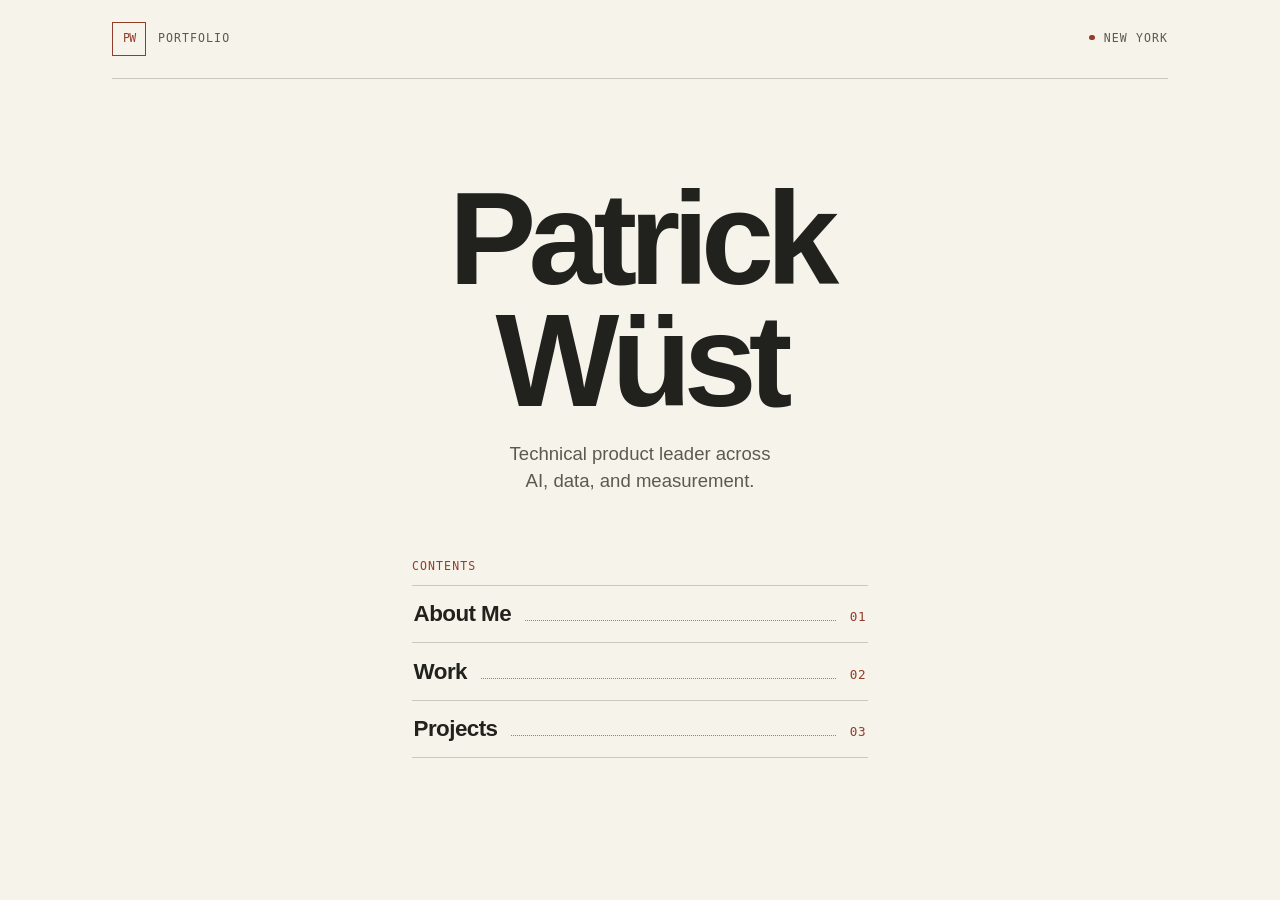
==== index.html @ 4e5ae0a1 "Publish Patrick Wüst portfolio" ====
<!doctype html>
<html lang="en">
<head>
  <meta charset="utf-8">
  <meta name="viewport" content="width=device-width, initial-scale=1">
  <meta name="description" content="Patrick Wüst, technical product leader across AI, data, and measurement.">
  <title>Patrick Wüst</title>
  <link rel="stylesheet" href="styles.css">
</head>
<body class="cover">
  <a class="skip-link" href="#main">Skip to content</a>
  <header class="site-header cover-header frame">
    <div class="wordmark" aria-label="Portfolio">
      <span class="monogram" aria-hidden="true">PW</span>
      <span class="label" aria-hidden="true">Portfolio</span>
    </div>
    <span class="label location">New York</span>
  </header>

  <main class="cover-main" id="main" tabindex="-1">
    <div class="cover-intro">
      <h1><span>Patrick</span> <span>Wüst</span></h1>
      <p>Technical product leader across AI, data, and measurement.</p>
    </div>

    <nav class="contents" aria-label="Table of contents">
      <p class="label contents-label">Contents</p>
      <ol>
        <li><a href="about.html"><span>About Me</span><span class="leader" aria-hidden="true"></span><span class="chapter-number" aria-hidden="true">01</span></a></li>
        <li><a href="work.html"><span>Work</span><span class="leader" aria-hidden="true"></span><span class="chapter-number" aria-hidden="true">02</span></a></li>
        <li><a href="projects.html"><span>Projects</span><span class="leader" aria-hidden="true"></span><span class="chapter-number" aria-hidden="true">03</span></a></li>
      </ol>
    </nav>
  </main>
</body>
</html>
---- styles.css ----
:root {
  color-scheme: light;
  --paper: #f6f3eb;
  --ink: #21211e;
  --muted: #5d594f;
  --accent: #923d2a;
  --rule: #cec8bc;
  --sans: "Helvetica Neue", Helvetica, Arial, sans-serif;
  --mono: ui-monospace, "SFMono-Regular", Consolas, monospace;
}

*, *::before, *::after {
  box-sizing: border-box;
}

body {
  margin: 0;
  background: var(--paper);
  color: var(--ink);
  font: 1rem/1.6 var(--sans);
}

h1, h2, h3, p, ol, ul {
  margin: 0;
}

a {
  color: inherit;
  text-underline-offset: 0.22em;
}

a:focus-visible {
  outline: 2px solid var(--accent);
  outline-offset: 5px;
}

.skip-link {
  position: fixed;
  z-index: 1;
  inset: 0.75rem auto auto 0.75rem;
  padding: 0.6rem 1rem;
  transform: translateY(-200%);
  background: var(--ink);
  color: var(--paper);
}

.skip-link:focus {
  transform: none;
}

.frame {
  width: min(100% - 3rem, 66rem);
  margin-inline: auto;
}

.label {
  font: 0.72rem/1.55 var(--mono);
  letter-spacing: 0.095em;
  text-transform: uppercase;
}

.site-header {
  display: flex;
  align-items: center;
  justify-content: space-between;
  gap: 1rem 2rem;
  padding-block: 1.35rem;
  border-bottom: 1px solid var(--rule);
}

.wordmark {
  display: inline-flex;
  align-items: center;
  gap: 0.72rem;
  width: fit-content;
  font-weight: 700;
  text-decoration: none;
}

.monogram {
  display: inline-grid;
  place-items: center;
  width: 2.15rem;
  height: 2.15rem;
  border: 1px solid currentColor;
  color: var(--accent);
  font: 0.72rem/1 var(--mono);
  letter-spacing: -0.06em;
}

.primary-nav {
  display: flex;
  flex-wrap: wrap;
  gap: 0.5rem clamp(1rem, 3vw, 2rem);
  font-size: 0.95rem;
}

.primary-nav a,
.chapter-footer a {
  text-decoration: none;
}

.primary-nav a[aria-current="page"] {
  color: var(--accent);
  text-decoration: underline;
}

.primary-nav a:hover,
.chapter-footer a:hover,
a.wordmark:hover {
  color: var(--accent);
}

.cover {
  display: grid;
  grid-template-rows: auto 1fr;
  min-height: 100vh;
  min-height: 100svh;
}

.cover-header {
  color: var(--muted);
}

.location::before {
  display: inline-block;
  width: 0.35rem;
  height: 0.35rem;
  margin-inline-end: 0.55rem;
  border-radius: 50%;
  background: var(--accent);
  vertical-align: 0.12em;
  content: "";
}

.cover-main {
  align-self: center;
  width: min(100% - 3rem, 28.5rem);
  margin-inline: auto;
  padding-block: clamp(3rem, 8vh, 6rem) clamp(3.75rem, 12vh, 8rem);
}

.cover-intro {
  text-align: center;
}

.cover-intro h1 {
  font-size: clamp(4.4rem, 13vw, 8.2rem);
  font-weight: 700;
  line-height: 0.84;
  letter-spacing: -0.06em;
}

.cover-intro h1 span {
  display: block;
}

.cover-intro h1 span + span {
  margin-top: 0.09em;
}

.cover-intro p {
  max-width: 23rem;
  margin: 1.55rem auto 0;
  color: var(--muted);
  font-size: clamp(1rem, 2.6vw, 1.16rem);
  line-height: 1.45;
  text-wrap: balance;
}

.contents {
  margin-top: clamp(2.75rem, 7vh, 4.75rem);
}

.contents-label {
  margin-bottom: 0.55rem;
  color: var(--accent);
}

.contents ol {
  padding: 0;
  border-top: 1px solid var(--rule);
  list-style: none;
}

.contents li {
  border-bottom: 1px solid var(--rule);
}

.contents a {
  display: flex;
  align-items: baseline;
  gap: 0.85rem;
  padding: 0.65rem 0.1rem;
  font-size: clamp(1.15rem, 3vw, 1.4rem);
  font-weight: 600;
  letter-spacing: -0.025em;
  text-decoration: none;
}

.contents a:hover,
.contents a:focus-visible {
  color: var(--accent);
}

.leader {
  flex: 1;
  min-width: 1rem;
  border-bottom: 1px dotted var(--muted);
  opacity: 0.7;
}

.chapter-number {
  color: var(--accent);
  font: 0.79rem/1 var(--mono);
  letter-spacing: 0.06em;
}

.chapter {
  padding-block: clamp(3rem, 8vw, 6.75rem) clamp(3rem, 7vw, 6rem);
}

.chapter-heading {
  margin-bottom: clamp(2.25rem, 6vw, 4.5rem);
}

.chapter-kicker {
  margin-bottom: 0.85rem;
  color: var(--accent);
}

.chapter h1 {
  font-size: clamp(3.8rem, 10.5vw, 8.25rem);
  line-height: 0.92;
  letter-spacing: -0.06em;
}

.chapter-intro {
  max-width: 34rem;
  margin-top: 1.35rem;
  color: var(--muted);
  font-size: clamp(1.12rem, 2.4vw, 1.38rem);
  line-height: 1.45;
  text-wrap: pretty;
}

.editorial-row {
  display: grid;
  grid-template-columns: minmax(8rem, 1fr) minmax(0, 3fr);
  gap: 0.75rem clamp(1.2rem, 4vw, 3rem);
}

.side-label {
  padding-top: 0.4rem;
  color: var(--accent);
}

.prose,
.entry-body {
  max-width: 43rem;
}

.prose p + p {
  margin-top: 1rem;
}

.prose .lead {
  max-width: 27ch;
  margin-bottom: 1.6rem;
  font-size: clamp(1.65rem, 3.5vw, 2.6rem);
  font-weight: 600;
  line-height: 1.12;
  letter-spacing: -0.045em;
  text-wrap: pretty;
}

.prose .profile-link {
  margin-top: 1.75rem;
}

.text-link {
  color: var(--accent);
  font-weight: 600;
}

.text-link:hover {
  text-decoration-thickness: 2px;
}

.entry {
  padding-block: clamp(1.45rem, 4vw, 2.65rem);
  border-top: 1px solid var(--rule);
}

.entry-body h2 {
  font-size: clamp(1.85rem, 4vw, 3rem);
  line-height: 1.03;
  letter-spacing: -0.04em;
  text-wrap: pretty;
}

.role {
  margin-top: 0.5rem;
  font-weight: 600;
  line-height: 1.4;
}

.entry-body ul {
  margin-block: 0.95rem 1rem;
  padding-inline-start: 1.25rem;
}

.entry-body li + li {
  margin-top: 0.35rem;
}

.credentials {
  padding-block: 1.25rem;
}

.credentials p + p {
  margin-top: 0.75rem;
}

.project-index {
  display: flex;
  flex-wrap: wrap;
  gap: 0.6rem 1.5rem;
  margin-bottom: 1.4rem;
  color: var(--accent);
  font-weight: 600;
}

.project {
  scroll-margin-top: 1.4rem;
}

.project:target {
  border-top-color: var(--accent);
}

.project-number {
  margin-inline-end: 0.75rem;
}

.project-deck {
  margin-top: 0.6rem;
  color: var(--muted);
  font-size: 1.12rem;
  line-height: 1.4;
}

.project h3 {
  margin-top: 1.25rem;
  font-size: 1rem;
}

.project h3 + p {
  margin-top: 0.25rem;
}

.chapter-footer {
  display: flex;
  flex-wrap: wrap;
  justify-content: space-between;
  gap: 0.75rem 1rem;
  padding-block: 1.4rem 2.1rem;
  border-top: 1px solid var(--rule);
  font-size: 0.95rem;
  font-weight: 600;
}

@media (max-width: 39rem) {
  .frame,
  .cover-main {
    width: calc(100% - 2rem);
  }

  .site-header {
    flex-wrap: wrap;
    padding-block: 1rem;
  }

  .primary-nav {
    width: 100%;
  }

  .editorial-row {
    grid-template-columns: minmax(0, 1fr);
  }

  .side-label {
    padding-top: 0;
  }
}
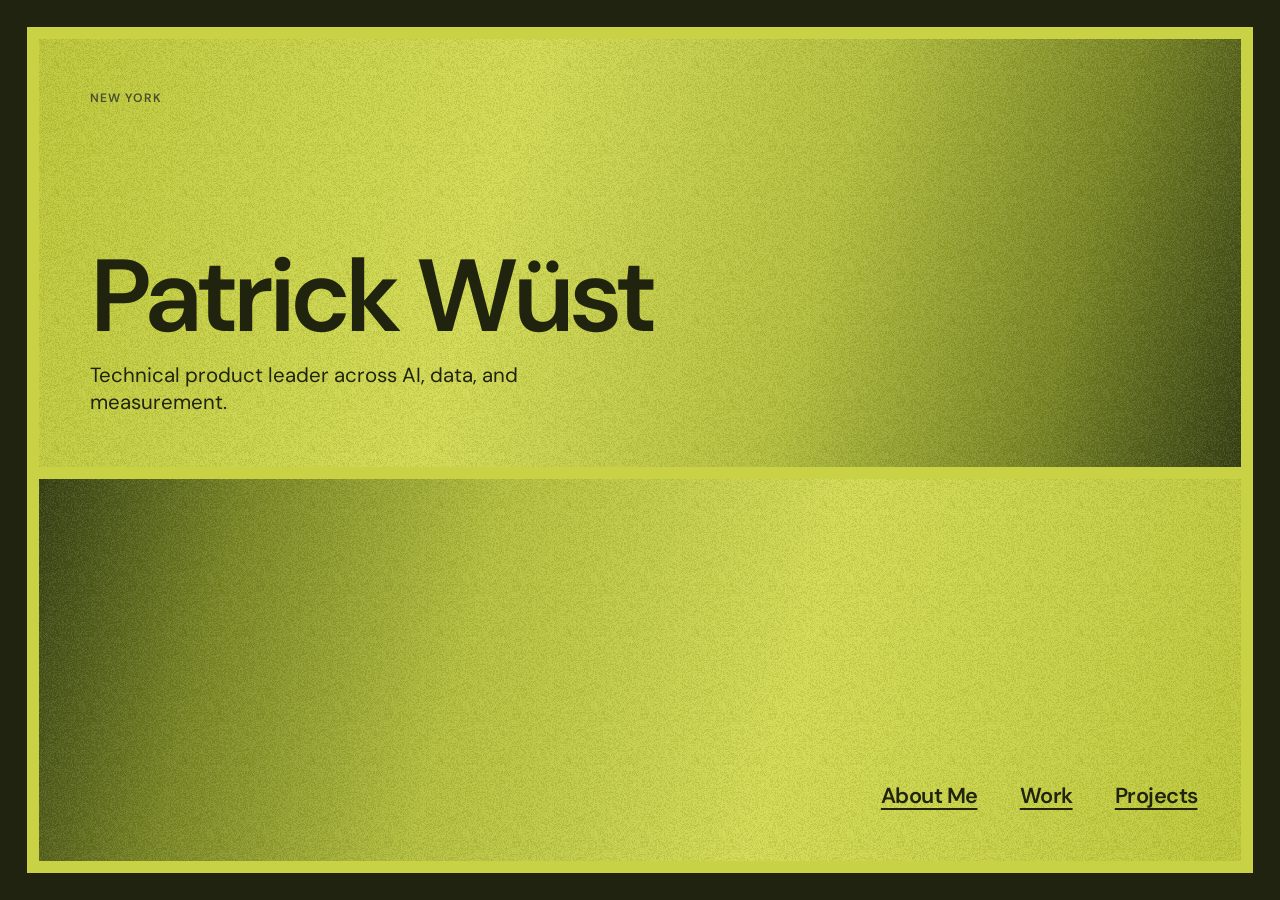
==== commit 29f46663: "Publish the chartreuse portfolio redesign" ====
--- a/index.html
+++ b/index.html
@@ -9,27 +9,19 @@
 </head>
 <body class="cover">
   <a class="skip-link" href="#main">Skip to content</a>
-  <header class="site-header cover-header frame">
-    <div class="wordmark" aria-label="Portfolio">
-      <span class="monogram" aria-hidden="true">PW</span>
-      <span class="label" aria-hidden="true">Portfolio</span>
-    </div>
-    <span class="label location">New York</span>
-  </header>
+  <main class="cover-main site-shell" id="main" tabindex="-1">
+    <header class="cover-intro field">
+      <p class="location">New York</p>
+      <div>
+        <h1>Patrick Wüst</h1>
+        <p class="cover-role">Technical product leader across AI, data, and measurement.</p>
+      </div>
+    </header>
 
-  <main class="cover-main" id="main" tabindex="-1">
-    <div class="cover-intro">
-      <h1><span>Patrick</span> <span>Wüst</span></h1>
-      <p>Technical product leader across AI, data, and measurement.</p>
-    </div>
-
-    <nav class="contents" aria-label="Table of contents">
-      <p class="label contents-label">Contents</p>
-      <ol>
-        <li><a href="about.html"><span>About Me</span><span class="leader" aria-hidden="true"></span><span class="chapter-number" aria-hidden="true">01</span></a></li>
-        <li><a href="work.html"><span>Work</span><span class="leader" aria-hidden="true"></span><span class="chapter-number" aria-hidden="true">02</span></a></li>
-        <li><a href="projects.html"><span>Projects</span><span class="leader" aria-hidden="true"></span><span class="chapter-number" aria-hidden="true">03</span></a></li>
-      </ol>
+    <nav class="cover-nav field field-reverse" aria-label="Primary">
+      <a href="about.html">About Me</a>
+      <a href="work.html">Work</a>
+      <a href="projects.html">Projects</a>
     </nav>
   </main>
 </body>
--- a/styles.css
+++ b/styles.css
@@ -1,12 +1,22 @@
+@font-face {
+  font-family: "DM Sans";
+  src: url("fonts/dm-sans.woff2") format("woff2");
+  font-style: normal;
+  font-weight: 400 700;
+  font-display: swap;
+}
+
 :root {
   color-scheme: light;
-  --paper: #f6f3eb;
-  --ink: #21211e;
-  --muted: #5d594f;
-  --accent: #923d2a;
-  --rule: #cec8bc;
-  --sans: "Helvetica Neue", Helvetica, Arial, sans-serif;
-  --mono: ui-monospace, "SFMono-Regular", Consolas, monospace;
+  --canvas: #20230f;
+  --chartreuse: #c9d244;
+  --paper: #eeefd4;
+  --ink: #20240e;
+  --muted: #49502b;
+  --rule: #acb179;
+  --sans: "DM Sans", "Helvetica Neue", Helvetica, Arial, sans-serif;
+  --gutter: clamp(0.65rem, 2.1vw, 2rem);
+  --panel-gap: clamp(0.45rem, 0.95vw, 0.85rem);
 }
 
 *, *::before, *::after {
@@ -15,12 +25,12 @@
 
 body {
   margin: 0;
-  background: var(--paper);
+  background: var(--canvas);
   color: var(--ink);
-  font: 1rem/1.6 var(--sans);
-}
-
-h1, h2, h3, p, ol, ul {
+  font: 1rem/1.55 var(--sans);
+}
+
+h1, h2, h3, p, ul {
   margin: 0;
 }
 
@@ -29,16 +39,20 @@
   text-underline-offset: 0.22em;
 }
 
+a:hover {
+  text-decoration-thickness: 2px;
+}
+
 a:focus-visible {
-  outline: 2px solid var(--accent);
-  outline-offset: 5px;
+  outline: 2px solid currentColor;
+  outline-offset: 4px;
 }
 
 .skip-link {
   position: fixed;
-  z-index: 1;
+  z-index: 2;
   inset: 0.75rem auto auto 0.75rem;
-  padding: 0.6rem 1rem;
+  padding: 0.65rem 1rem;
   transform: translateY(-200%);
   background: var(--ink);
   color: var(--paper);
@@ -48,299 +62,256 @@
   transform: none;
 }
 
-.frame {
-  width: min(100% - 3rem, 66rem);
+.site-shell {
+  width: min(calc(100% - 2 * var(--gutter)), 96rem);
   margin-inline: auto;
 }
 
+.field {
+  --field-angle: 105deg;
+  --field-edge: #354014;
+  background-color: var(--chartreuse);
+  background-image:
+    url("grain.png"),
+    linear-gradient(var(--field-angle), #bdc839 0%, #d3db54 38%, #b4c03e 64%, #798625 84%, var(--field-edge) 100%);
+}
+
+.field-reverse {
+  --field-angle: 285deg;
+}
+
+.cover-main {
+  display: grid;
+  grid-template-rows: minmax(19rem, 1.12fr) minmax(12rem, 1fr);
+  gap: var(--panel-gap);
+  min-height: calc(100vh - 2 * var(--gutter));
+  min-height: calc(100svh - 2 * var(--gutter));
+  margin-block: var(--gutter);
+  padding: var(--panel-gap);
+  background: var(--chartreuse);
+}
+
+.cover-intro {
+  display: flex;
+  flex-direction: column;
+  justify-content: space-between;
+  align-items: flex-start;
+  gap: 2rem;
+  padding: clamp(1.2rem, 4vw, 4.5rem);
+}
+
+.location,
 .label {
-  font: 0.72rem/1.55 var(--mono);
-  letter-spacing: 0.095em;
+  color: var(--muted);
+  font-size: 0.76rem;
+  font-weight: 600;
+  letter-spacing: 0.08em;
+  line-height: 1.4;
   text-transform: uppercase;
 }
 
+.cover-intro h1 {
+  font-size: clamp(2.9rem, 8vw, 7.8rem);
+  font-weight: 600;
+  letter-spacing: -0.055em;
+  line-height: 0.9;
+}
+
+.cover-role {
+  max-width: 34ch;
+  margin-top: clamp(0.75rem, 1.55vw, 1.35rem);
+  font-size: clamp(1rem, 1.6vw, 1.4rem);
+  line-height: 1.3;
+}
+
+.cover-nav {
+  display: flex;
+  flex-wrap: wrap;
+  align-content: flex-end;
+  justify-content: flex-end;
+  gap: 0.5rem clamp(1rem, 3.3vw, 4rem);
+  padding: clamp(1.2rem, 3.4vw, 4rem);
+}
+
+.cover-nav a {
+  display: inline-flex;
+  min-height: 2.75rem;
+  align-items: center;
+  font-size: clamp(1.06rem, 1.7vw, 1.6rem);
+  font-weight: 600;
+  letter-spacing: -0.025em;
+}
+
+.interior {
+  padding-block: var(--gutter);
+}
+
 .site-header {
   display: flex;
+  flex-wrap: wrap;
   align-items: center;
   justify-content: space-between;
-  gap: 1rem 2rem;
-  padding-block: 1.35rem;
-  border-bottom: 1px solid var(--rule);
-}
-
-.wordmark {
+  gap: 0.2rem 1.5rem;
+  padding: 0.35rem clamp(1rem, 2.4vw, 2.5rem);
+  background: var(--chartreuse);
+}
+
+.wordmark,
+.primary-nav a {
   display: inline-flex;
   align-items: center;
-  gap: 0.72rem;
-  width: fit-content;
+  min-height: 2.75rem;
+  text-decoration: none;
+}
+
+.wordmark {
   font-weight: 700;
-  text-decoration: none;
-}
-
-.monogram {
-  display: inline-grid;
-  place-items: center;
-  width: 2.15rem;
-  height: 2.15rem;
-  border: 1px solid currentColor;
-  color: var(--accent);
-  font: 0.72rem/1 var(--mono);
-  letter-spacing: -0.06em;
 }
 
 .primary-nav {
   display: flex;
   flex-wrap: wrap;
-  gap: 0.5rem clamp(1rem, 3vw, 2rem);
-  font-size: 0.95rem;
-}
-
-.primary-nav a,
-.chapter-footer a {
-  text-decoration: none;
-}
-
-.primary-nav a[aria-current="page"] {
-  color: var(--accent);
+  gap: 0 1.25rem;
+}
+
+.primary-nav a[aria-current="page"],
+.primary-nav a:hover,
+.wordmark:hover {
   text-decoration: underline;
 }
 
-.primary-nav a:hover,
-.chapter-footer a:hover,
-a.wordmark:hover {
-  color: var(--accent);
-}
-
-.cover {
+.page-layout {
   display: grid;
-  grid-template-rows: auto 1fr;
-  min-height: 100vh;
-  min-height: 100svh;
-}
-
-.cover-header {
-  color: var(--muted);
-}
-
-.location::before {
-  display: inline-block;
-  width: 0.35rem;
-  height: 0.35rem;
-  margin-inline-end: 0.55rem;
-  border-radius: 50%;
-  background: var(--accent);
-  vertical-align: 0.12em;
-  content: "";
-}
-
-.cover-main {
-  align-self: center;
-  width: min(100% - 3rem, 28.5rem);
-  margin-inline: auto;
-  padding-block: clamp(3rem, 8vh, 6rem) clamp(3.75rem, 12vh, 8rem);
-}
-
-.cover-intro {
-  text-align: center;
-}
-
-.cover-intro h1 {
-  font-size: clamp(4.4rem, 13vw, 8.2rem);
-  font-weight: 700;
-  line-height: 0.84;
-  letter-spacing: -0.06em;
-}
-
-.cover-intro h1 span {
+  grid-template-columns: minmax(14rem, 1fr) minmax(0, 2.1fr);
+  align-items: start;
+  gap: var(--panel-gap);
+  padding: var(--panel-gap);
+  background: var(--chartreuse);
+}
+
+.page-panel {
+  --field-angle: 158deg;
+  padding: clamp(1rem, 3vw, 3.5rem);
+  min-height: min(75svh, 46rem);
+}
+
+.page-panel h1 {
+  font-size: clamp(2.75rem, 5.7vw, 6.25rem);
+  font-weight: 600;
+  letter-spacing: -0.055em;
+  line-height: 0.91;
+}
+
+.about-portrait {
   display: block;
-}
-
-.cover-intro h1 span + span {
-  margin-top: 0.09em;
-}
-
-.cover-intro p {
-  max-width: 23rem;
-  margin: 1.55rem auto 0;
-  color: var(--muted);
-  font-size: clamp(1rem, 2.6vw, 1.16rem);
-  line-height: 1.45;
-  text-wrap: balance;
-}
-
-.contents {
-  margin-top: clamp(2.75rem, 7vh, 4.75rem);
-}
-
-.contents-label {
-  margin-bottom: 0.55rem;
-  color: var(--accent);
-}
-
-.contents ol {
-  padding: 0;
-  border-top: 1px solid var(--rule);
-  list-style: none;
-}
-
-.contents li {
-  border-bottom: 1px solid var(--rule);
-}
-
-.contents a {
-  display: flex;
-  align-items: baseline;
-  gap: 0.85rem;
-  padding: 0.65rem 0.1rem;
-  font-size: clamp(1.15rem, 3vw, 1.4rem);
-  font-weight: 600;
-  letter-spacing: -0.025em;
-  text-decoration: none;
-}
-
-.contents a:hover,
-.contents a:focus-visible {
-  color: var(--accent);
-}
-
-.leader {
-  flex: 1;
-  min-width: 1rem;
-  border-bottom: 1px dotted var(--muted);
-  opacity: 0.7;
-}
-
-.chapter-number {
-  color: var(--accent);
-  font: 0.79rem/1 var(--mono);
-  letter-spacing: 0.06em;
-}
-
-.chapter {
-  padding-block: clamp(3rem, 8vw, 6.75rem) clamp(3rem, 7vw, 6rem);
-}
-
-.chapter-heading {
-  margin-bottom: clamp(2.25rem, 6vw, 4.5rem);
-}
-
-.chapter-kicker {
-  margin-bottom: 0.85rem;
-  color: var(--accent);
-}
-
-.chapter h1 {
-  font-size: clamp(3.8rem, 10.5vw, 8.25rem);
-  line-height: 0.92;
-  letter-spacing: -0.06em;
-}
-
-.chapter-intro {
-  max-width: 34rem;
-  margin-top: 1.35rem;
-  color: var(--muted);
-  font-size: clamp(1.12rem, 2.4vw, 1.38rem);
-  line-height: 1.45;
+  width: min(100%, 14rem);
+  height: auto;
+  margin-block-end: clamp(1.25rem, 2.5vw, 2rem);
+}
+
+.about-panel .location {
+  margin-top: 0.8rem;
+}
+
+.reading-panel {
+  min-width: 0;
+  min-height: min(75svh, 46rem);
+  padding: clamp(1.3rem, 4.3vw, 4.5rem);
+  background: var(--paper);
+}
+
+.reading-content,
+.reading-intro {
+  max-width: 63ch;
+}
+
+.reading-intro,
+.prose .lead {
+  margin-bottom: 2rem;
+  font-size: clamp(1.3rem, 2.4vw, 2rem);
+  font-weight: 500;
+  letter-spacing: -0.035em;
+  line-height: 1.2;
   text-wrap: pretty;
+}
+
+.prose p + p {
+  margin-top: 1rem;
+}
+
+.prose .profile-link {
+  margin-top: 1.8rem;
+}
+
+.text-link {
+  font-weight: 600;
 }
 
 .editorial-row {
   display: grid;
-  grid-template-columns: minmax(8rem, 1fr) minmax(0, 3fr);
-  gap: 0.75rem clamp(1.2rem, 4vw, 3rem);
-}
-
-.side-label {
-  padding-top: 0.4rem;
-  color: var(--accent);
-}
-
-.prose,
+  gap: 0.55rem;
+}
+
+.entry {
+  padding-block: clamp(1.25rem, 3vw, 2.35rem);
+  border-top: 1px solid var(--rule);
+}
+
+.entry:last-child {
+  padding-bottom: 0;
+}
+
 .entry-body {
-  max-width: 43rem;
-}
-
-.prose p + p {
-  margin-top: 1rem;
-}
-
-.prose .lead {
-  max-width: 27ch;
-  margin-bottom: 1.6rem;
-  font-size: clamp(1.65rem, 3.5vw, 2.6rem);
-  font-weight: 600;
-  line-height: 1.12;
+  max-width: 67ch;
+}
+
+.entry-body h2 {
+  font-size: clamp(1.65rem, 3.05vw, 2.75rem);
+  font-weight: 600;
   letter-spacing: -0.045em;
+  line-height: 1.05;
   text-wrap: pretty;
 }
 
-.prose .profile-link {
-  margin-top: 1.75rem;
-}
-
-.text-link {
-  color: var(--accent);
-  font-weight: 600;
-}
-
-.text-link:hover {
-  text-decoration-thickness: 2px;
-}
-
-.entry {
-  padding-block: clamp(1.45rem, 4vw, 2.65rem);
-  border-top: 1px solid var(--rule);
-}
-
-.entry-body h2 {
-  font-size: clamp(1.85rem, 4vw, 3rem);
-  line-height: 1.03;
-  letter-spacing: -0.04em;
-  text-wrap: pretty;
-}
-
 .role {
-  margin-top: 0.5rem;
-  font-weight: 600;
-  line-height: 1.4;
+  margin-top: 0.45rem;
+  font-weight: 600;
+  line-height: 1.35;
 }
 
 .entry-body ul {
-  margin-block: 0.95rem 1rem;
-  padding-inline-start: 1.25rem;
+  margin-block: 0.9rem 0.95rem;
+  padding-inline-start: 1.15rem;
 }
 
 .entry-body li + li {
-  margin-top: 0.35rem;
-}
-
-.credentials {
-  padding-block: 1.25rem;
+  margin-top: 0.45rem;
 }
 
 .credentials p + p {
-  margin-top: 0.75rem;
+  margin-top: 0.7rem;
 }
 
 .project-index {
   display: flex;
   flex-wrap: wrap;
-  gap: 0.6rem 1.5rem;
-  margin-bottom: 1.4rem;
-  color: var(--accent);
+  gap: 0 1.15rem;
+  margin-top: 1.5rem;
+}
+
+.project-index a {
+  display: inline-flex;
+  align-items: center;
+  min-height: 2.75rem;
   font-weight: 600;
 }
 
 .project {
-  scroll-margin-top: 1.4rem;
+  scroll-margin-top: var(--gutter);
 }
 
 .project:target {
-  border-top-color: var(--accent);
-}
-
-.project-number {
-  margin-inline-end: 0.75rem;
+  border-top-color: var(--ink);
 }
 
 .project-deck {
@@ -351,7 +322,7 @@
 }
 
 .project h3 {
-  margin-top: 1.25rem;
+  margin-top: 1.2rem;
   font-size: 1rem;
 }
 
@@ -359,37 +330,58 @@
   margin-top: 0.25rem;
 }
 
-.chapter-footer {
-  display: flex;
-  flex-wrap: wrap;
-  justify-content: space-between;
-  gap: 0.75rem 1rem;
-  padding-block: 1.4rem 2.1rem;
-  border-top: 1px solid var(--rule);
-  font-size: 0.95rem;
-  font-weight: 600;
-}
-
-@media (max-width: 39rem) {
-  .frame,
+@media (min-width: 48.01rem) {
+  .page-panel {
+    position: sticky;
+    top: var(--gutter);
+  }
+}
+
+@media (max-width: 48rem) {
+  .page-layout {
+    grid-template-columns: minmax(0, 1fr);
+  }
+
+  .page-panel,
+  .reading-panel {
+    min-height: auto;
+  }
+
+  .page-panel {
+    --field-angle: 107deg;
+    padding-block: 1.55rem;
+  }
+
+  .about-portrait {
+    width: min(47%, 10rem);
+  }
+
+  .project-index {
+    margin-top: 0.6rem;
+  }
+}
+
+@media (max-width: 34rem) {
   .cover-main {
-    width: calc(100% - 2rem);
-  }
-
-  .site-header {
-    flex-wrap: wrap;
-    padding-block: 1rem;
+    grid-template-rows: minmax(17rem, 1.12fr) minmax(12rem, 1fr);
+  }
+
+  .cover-intro {
+    --field-angle: 130deg;
+  }
+
+  .cover-role {
+    max-width: 23ch;
+  }
+
+  .cover-nav {
+    flex-direction: column;
+    flex-wrap: nowrap;
+    align-items: flex-end;
+    gap: 0.1rem;
   }
 
   .primary-nav {
-    width: 100%;
-  }
-
-  .editorial-row {
-    grid-template-columns: minmax(0, 1fr);
-  }
-
-  .side-label {
-    padding-top: 0;
-  }
-}
+    gap: 0 0.95rem;
+  }
+}
